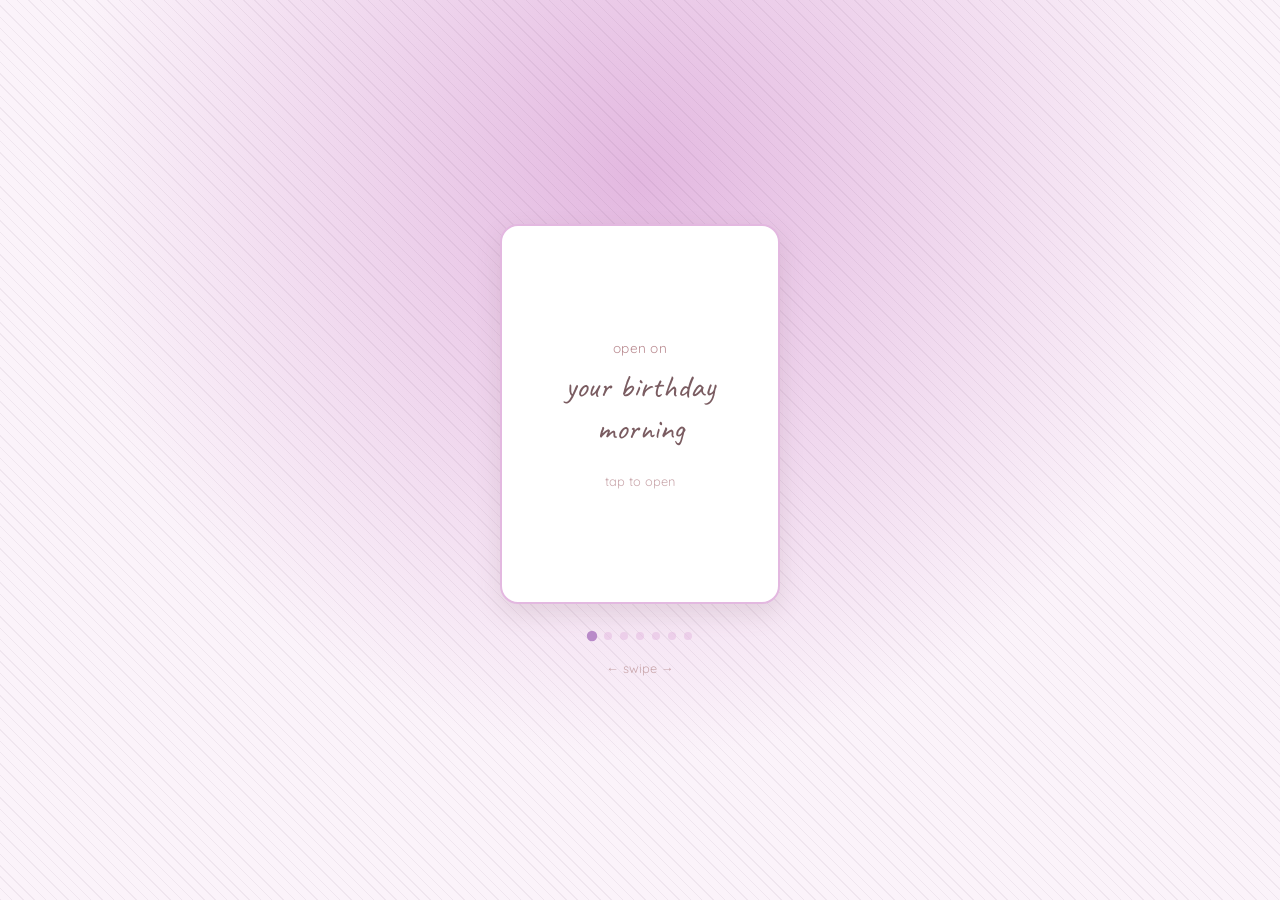
==== hauwa/deck.html @ 99db8079 "initial commit: Birthday site project" ====
<!DOCTYPE html>
<html lang="en">
<head>
  <meta charset="UTF-8" />
  <meta name="viewport" content="width=device-width, initial-scale=1.0" />
  <title>Jeeddarh's Cards</title>
  <link rel="preconnect" href="https://fonts.googleapis.com" />
  <link rel="preconnect" href="https://fonts.gstatic.com" crossorigin />
  <link
    href="https://fonts.googleapis.com/css2?family=Caveat:wght@600;700&family=Quicksand:wght@400;500;600&display=swap"
    rel="stylesheet"
  />
  <link rel="stylesheet" href="style.css" />
  <link rel="stylesheet" href="card.css" />
  <link rel="stylesheet" href="deck.css" />
</head>
<body class="deck-body">

  <div class="deck-wrapper">

    <div class="card-stage" id="cardStage">

      <!-- Card 1 -->
      <div class="card" data-index="0">
        <div class="card-inner">
          <div class="card-face card-front">
            <p class="card-label">open on</p>
            <p class="card-title">your birthday morning</p>
            <p class="tap-hint">tap to open</p>
          </div>
          <div class="card-face card-back">
            <p class="card-message">Happy birthday, Jeeddarh 🎂💛 It's honestly wild to think we only got this close this year — neither of us saw it coming, but I'm so glad it happened 🥹 You mean way more to me than I probably say out loud, and I don't take that for granted. I know you'll read this and say "it's not that deep" 🙄😂 — but just let me have this one today. You are loved. More than you'll ever admit. Happy birthday, Jeeddarh 🎉💕</p>
          </div>
        </div>
      </div>

      <!-- Card 2 -->
      <div class="card" data-index="1">
        <div class="card-inner">
          <div class="card-face card-front">
            <p class="card-label">open when</p>
            <p class="card-title">you're stressed about school</p>
            <p class="tap-hint">tap to open</p>
          </div>
          <div class="card-face card-back">
            <p class="card-message">Hey Jeeddarh 📚 I know school's been a lot lately, and it's easy to let the stress take over. But remember — we don't live life based on feelings. Feelings come and go, but you keep showing up anyway, and that's what actually matters. You're capable of way more than this stress is telling you right now. Breathe, keep going, you've got this 💪</p>
          </div>
        </div>
      </div>

      <!-- Card 3 -->
      <div class="card" data-index="2">
        <div class="card-inner">
          <div class="card-face card-front">
            <p class="card-label">open when</p>
            <p class="card-title">you miss me</p>
            <p class="tap-hint">tap to open</p>
          </div>
          <div class="card-face card-back">
            <p class="card-message">Oh look, you actually tapped this one 👀 Don't lie, I know you miss me — you just have main character energy about denying it 😂 But honestly? I miss you more than I probably show. You've become someone I genuinely can't imagine not having around, and I'm grateful for that every single day. 🤍</p>
          </div>
        </div>
      </div>

      <!-- Card 4 -->
      <div class="card" data-index="3">
        <div class="card-inner">
          <div class="card-face card-front">
            <p class="card-label">open when</p>
            <p class="card-title">you miss home</p>
            <p class="tap-hint">tap to open</p>
          </div>
          <div class="card-face card-back">
            <p class="card-message">Homesickness hits different sometimes, huh? 🏡 I know being away isn't always easy, and some days it feels heavier than others. But home isn't just a place — it's people too, and you've got people who care about you no matter how far you are. Hang in there, you're doing better than you think. 🤍</p>
          </div>
        </div>
      </div>

      <!-- Card 5 -->
      <div class="card" data-index="4">
        <div class="card-inner">
          <div class="card-face card-front">
            <p class="card-label">open when</p>
            <p class="card-title">you need a laugh</p>
            <p class="tap-hint">tap to open</p>
          </div>
          <div class="card-face card-back">
            <p class="card-message">Okay this one's just for vibes 😂 Remember that time we argued over "it's not that deep"? Yeah. Iconic. Anyway — go do something that makes you laugh right now. You deserve to smile today, no reason needed. 🎉</p>
          </div>
        </div>
      </div>

      <!-- Card 6 -->
      <div class="card" data-index="5">
        <div class="card-inner">
          <div class="card-face card-front">
            <p class="card-label">open when</p>
            <p class="card-title">you forget how loved you are</p>
            <p class="tap-hint">tap to open</p>
          </div>
          <div class="card-face card-back">
            <p class="card-message">Hey. Stop whatever you're doing for a second. 🫶 You are loved — especially by me. I see you, I appreciate you, and I'm genuinely better for having you in my life. If today's one of those days you forget that, let this be your reminder. You matter, more than you know.</p>
          </div>
        </div>
      </div>

      <!-- Card 7 -->
      <div class="card" data-index="6">
        <div class="card-inner">
          <div class="card-face card-front">
            <p class="card-label">open when</p>
            <p class="card-title">you want to see something pretty</p>
            <p class="tap-hint">tap to open</p>
          </div>
          <div class="card-face card-back">
            <img src="file_00000000fe0081f48480df15c946a71f.png" alt="Jeeddarh" class="card-photo" />
            <p class="card-message">You. Isn't she pretty 😍 😌✨</p>
          </div>
        </div>
      </div>

    </div>

    <!-- Progress dots -->
    <div class="dots" id="dots">
      <span class="dot active" data-dot="0"></span>
      <span class="dot" data-dot="1"></span>
      <span class="dot" data-dot="2"></span>
      <span class="dot" data-dot="3"></span>
      <span class="dot" data-dot="4"></span>
      <span class="dot" data-dot="5"></span>
      <span class="dot" data-dot="6"></span>
    </div>

    <p class="swipe-hint">← swipe →</p>

  </div>
  <a href="closing.html" class="continue-link" id="continueLink">continue →</a>

  <script src="deck.js"></script>
</body>
</html>
---- hauwa/style.css ----
/* ---- Reset ---- */
* {
  margin: 0;
  padding: 0;
  box-sizing: border-box;
}
:root {
  --color-base: #FBF3FA;
  --color-soft: #E3B8E0;
  --color-deep: #B98AC9;
  --color-text: #5C3D5E;
}

body {
  font-family: 'Quicksand', sans-serif;
  background-color: var(--color-base);
  color: #7A5C61;
  min-height: 100vh;
  display: flex;
  align-items: center;
  justify-content: center;
  overflow-x: hidden;
}

/* ---- Landing screen ---- */
.landing {
  width: 100%;
  max-width: 420px;
  min-height: 100vh;
  display: flex;
  flex-direction: column;
  align-items: center;
  justify-content: center;
  text-align: center;
  padding: 32px 24px;
  background-image: 
  repeating-linear-gradient(
    45deg,
    rgba(92, 61, 94, 0.06) 0px,
    rgba(92, 61, 94, 0.06) 1px,
    transparent 1px,
    transparent 8px
  ),
  radial-gradient(circle at 50% 20%, var(--color-soft) 0%, var(--color-base) 60%);
}

.eyebrow {
  font-size: 0.95rem;
  color: #B98A90;
  margin-bottom: 4px;
}

.name {
  font-family: 'Caveat', cursive;
  font-size: 4.2rem;
  line-height: 1;
  color: var(--color-deep);
  text-shadow: 1px 1px 0px #FFFFFF;
  animation: fadeInUp 0.8s ease-out;
  animation: fadeInUp 0.8s ease-out 0.3s backwards;
}

.subtext {
  margin-top: 18px;
  font-size: 1rem;
  line-height: 1.5;
  color: #7A5C61;
  animation: fadeInUp 0.8s ease-out;
  animation: fadeInUp 0.8s ease-out 0.3s backwards;
}

.begin-btn {
  margin-top: 48px;
  padding: 14px 36px;
  border: none;
  border-radius: 999px;
  background-color: var(--color-deep);
  color: #FFFFFF;
  font-family: 'Quicksand', sans-serif;
  font-weight: 600;
  font-size: 1rem;
  letter-spacing: 0.3px;
  cursor: pointer;
  box-shadow: 0 6px 14px rgba(232, 180, 184, 0.4);
  transition: transform 0.15s ease, box-shadow 0.15s ease;
  display: inline-block;
  animation: fadeInUp 0.8s ease-out 0.3s backwards;
}

.begin-btn:active {
  transform: scale(0.96);
  box-shadow: 0 3px 8px rgba(232, 180, 184, 0.4);
}

.begin-btn:focus-visible {
  outline: 2px solid #7A5C61;
  outline-offset: 3px;
}
@keyframes fadeInUp {
  from {
    opacity: 0;
    transform: translateY(15px);
  }
  to {
    opacity: 1;
    transform: translateY(0);
  }
}
---- hauwa/card.css ----
/* ---- Test page body (only used for isolated testing) ---- */
.test-body {
  display: flex;
  align-items: center;
  justify-content: center;
  min-height: 100vh;
  background-color: var(--color-deep);
}

/* ---- Card component ---- */
.card {
  width: 280px;
  height: 380px;
  perspective: 1200px;
  cursor: pointer;
}

.card-inner {
  position: relative;
  width: 100%;
  height: 100%;
  text-align: center;
  transition: transform 0.6s;
  transform-style: preserve-3d;
}

.card.is-flipped .card-inner {
  transform: rotateY(180deg);
}

.card-face {
  position: absolute;
  width: 100%;
  height: 100%;
  -webkit-backface-visibility: hidden;
  backface-visibility: hidden;
  border-radius: 18px;
  display: flex;
  flex-direction: column;
  align-items: center;
  justify-content: center;
  padding: 28px;
  box-shadow: 0 10px 24px rgba(122, 92, 97, 0.15);
}

.card-front {
  background-color: #FFFFFF;
  border: 2px solid var(--color-soft);
}

.card-back {
  background-color: var(--color-deep);
  color: #FFFFFF;
  transform: rotateY(180deg);
}

.card-label {
  font-size: 0.85rem;
  letter-spacing: 0.3px;
  color: #B98A90;
  margin-bottom: 10px;
}

.card-title {
  font-family: 'Caveat', cursive;
  font-size: 2rem;
  line-height: 1.3;
  color: #7A5C61;
}

.tap-hint {
  margin-top: 24px;
  font-size: 0.8rem;
  color: #C9A6AB;
}

.card-message {
  font-family: 'Quicksand', sans-serif;
  font-size: 1.05rem;
  line-height: 1.6;
}

.card-back:has(.card-photo) {
  padding: 16px;
  gap: 12px;
}

.card-photo {
  width: 100%;
  height: 65%;
  object-fit: cover;
  border-radius: 14px;
  object-position: bottom;
}

/* Respect reduced motion preference */
@media (prefers-reduced-motion: reduce) {
  .card-inner {
    transition: none;
  }
}
---- hauwa/deck.css ----
.deck-body {
  min-height: 100vh;
  display: flex;
  align-items: center;
  justify-content: center;
  background-image: 
  repeating-linear-gradient(
    45deg,
    rgba(92, 61, 94, 0.07) 0px,
    rgba(92, 61, 94, 0.07) 1px,
    transparent 1px,
    transparent 8px
  ),
  radial-gradient(circle at 50% 20%, var(--color-soft) 0%, var(--color-base) 60%);
  overflow: hidden;
}

.deck-wrapper {
  width: 100%;
  max-width: 420px;
  display: flex;
  flex-direction: column;
  align-items: center;
  padding: 24px;
}

/* Stage holds all cards stacked; only the active one shows */
.card-stage {
  position: relative;
  width: 280px;
  height: 380px;
}

.card-stage .card {
  position: absolute;
  top: 0;
  left: 0;
  opacity: 0;
  pointer-events: none;
  transition: opacity 0.3s ease, transform 0.3s ease;
}

.card-stage .card.active {
  opacity: 1;
  pointer-events: auto;
}

.card-stage .card.slide-left {
  transform: translateX(-40px);
}

.card-stage .card.slide-right {
  transform: translateX(40px);
}

/* Progress dots */
.dots {
  display: flex;
  gap: 8px;
  margin-top: 28px;
}

.dot {
  width: 8px;
  height: 8px;
  border-radius: 50%;
  background-color: var(--color-soft);
  opacity: 0.5;
  transition: opacity 0.2s ease, transform 0.2s ease;
}

.dot.active {
  opacity: 1;
  transform: scale(1.3);
  background-color: var(--color-deep);
}

.swipe-hint {
  margin-top: 20px;
  font-size: 0.8rem;
  color: #C9A6AB;
}
.continue-link {
  display: none;
  margin-top: 24px;
  padding: 12px 28px;
  border-radius: 999px;
  background-color: var(--color-deep);
  color: #FFFFFF;
  font-family: 'Quicksand', sans-serif;
  font-weight: 600;
  font-size: 0.95rem;
  text-decoration: none;
  box-shadow: 0 6px 14px rgba(232, 180, 184, 0.4);
}

.continue-link.visible {
  display: inline-block;
}
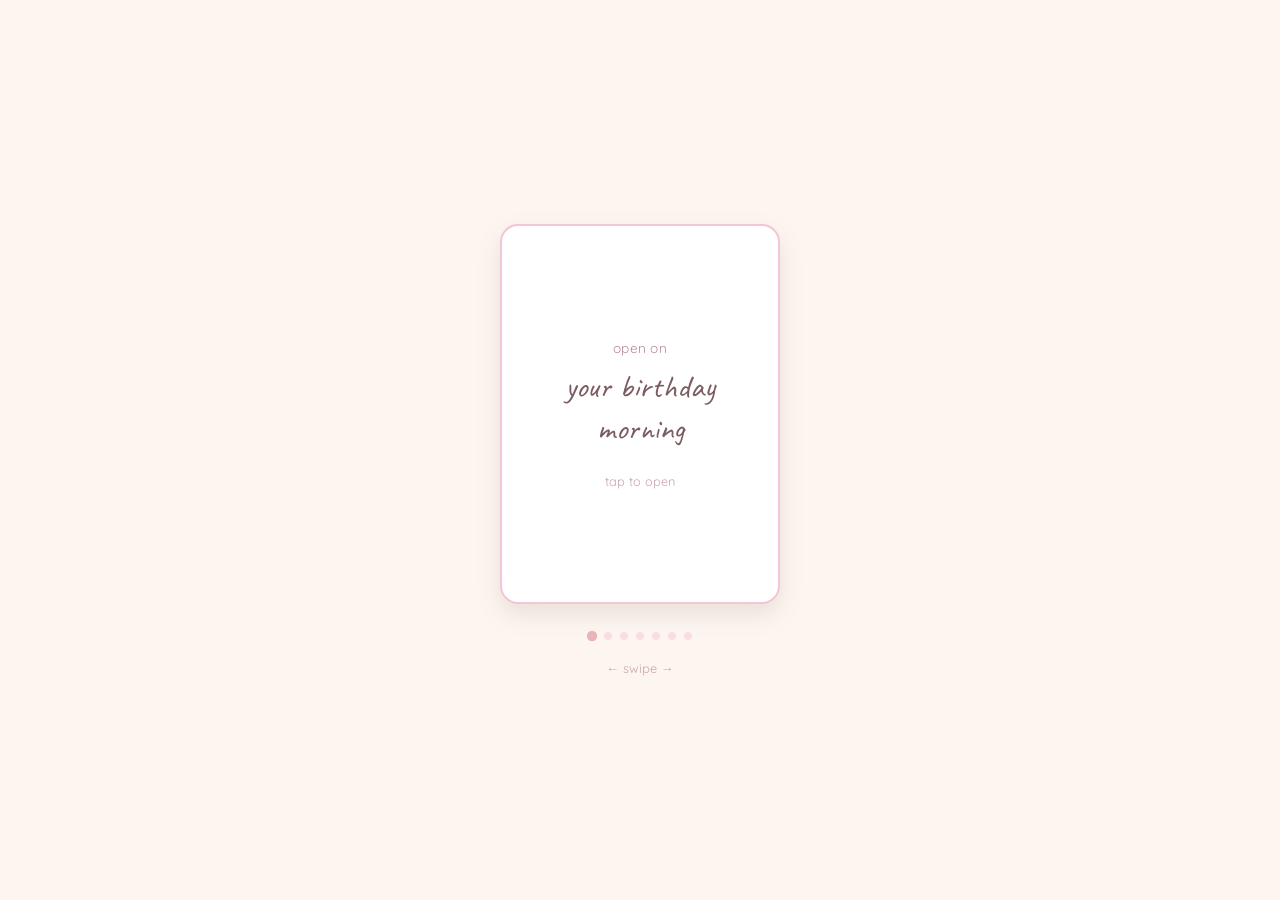
==== commit 478555ca: "Add files via upload" ====
--- a/hauwa/deck.html
+++ b/hauwa/deck.html
@@ -113,8 +113,7 @@
             <p class="tap-hint">tap to open</p>
           </div>
           <div class="card-face card-back">
-            <img src="file_00000000fe0081f48480df15c946a71f.png" alt="Jeeddarh" class="card-photo" />
-            <p class="card-message">You. Isn't she pretty 😍 😌✨</p>
+            <p class="card-message">You. That's it, that's the card. 😌✨<br /><br />(also — go check your gallery, I left something for you there too)</p>
           </div>
         </div>
       </div>
@@ -135,7 +134,6 @@
     <p class="swipe-hint">← swipe →</p>
 
   </div>
-  <a href="closing.html" class="continue-link" id="continueLink">continue →</a>
 
   <script src="deck.js"></script>
 </body>
--- a/hauwa/style.css
+++ b/hauwa/style.css
@@ -4,16 +4,10 @@
   padding: 0;
   box-sizing: border-box;
 }
-:root {
-  --color-base: #FBF3FA;
-  --color-soft: #E3B8E0;
-  --color-deep: #B98AC9;
-  --color-text: #5C3D5E;
-}
 
 body {
   font-family: 'Quicksand', sans-serif;
-  background-color: var(--color-base);
+  background-color: #FDF6F0;
   color: #7A5C61;
   min-height: 100vh;
   display: flex;
@@ -33,15 +27,7 @@
   justify-content: center;
   text-align: center;
   padding: 32px 24px;
-  background-image: 
-  repeating-linear-gradient(
-    45deg,
-    rgba(92, 61, 94, 0.06) 0px,
-    rgba(92, 61, 94, 0.06) 1px,
-    transparent 1px,
-    transparent 8px
-  ),
-  radial-gradient(circle at 50% 20%, var(--color-soft) 0%, var(--color-base) 60%);
+  background: radial-gradient(circle at 50% 20%, #F4C6D3 0%, #FDF6F0 60%);
 }
 
 .eyebrow {
@@ -54,10 +40,8 @@
   font-family: 'Caveat', cursive;
   font-size: 4.2rem;
   line-height: 1;
-  color: var(--color-deep);
+  color: #E8B4B8;
   text-shadow: 1px 1px 0px #FFFFFF;
-  animation: fadeInUp 0.8s ease-out;
-  animation: fadeInUp 0.8s ease-out 0.3s backwards;
 }
 
 .subtext {
@@ -65,8 +49,6 @@
   font-size: 1rem;
   line-height: 1.5;
   color: #7A5C61;
-  animation: fadeInUp 0.8s ease-out;
-  animation: fadeInUp 0.8s ease-out 0.3s backwards;
 }
 
 .begin-btn {
@@ -74,7 +56,7 @@
   padding: 14px 36px;
   border: none;
   border-radius: 999px;
-  background-color: var(--color-deep);
+  background-color: #E8B4B8;
   color: #FFFFFF;
   font-family: 'Quicksand', sans-serif;
   font-weight: 600;
@@ -83,8 +65,6 @@
   cursor: pointer;
   box-shadow: 0 6px 14px rgba(232, 180, 184, 0.4);
   transition: transform 0.15s ease, box-shadow 0.15s ease;
-  display: inline-block;
-  animation: fadeInUp 0.8s ease-out 0.3s backwards;
 }
 
 .begin-btn:active {
@@ -96,13 +76,3 @@
   outline: 2px solid #7A5C61;
   outline-offset: 3px;
 }
-@keyframes fadeInUp {
-  from {
-    opacity: 0;
-    transform: translateY(15px);
-  }
-  to {
-    opacity: 1;
-    transform: translateY(0);
-  }
-}
--- a/hauwa/card.css
+++ b/hauwa/card.css
@@ -4,7 +4,7 @@
   align-items: center;
   justify-content: center;
   min-height: 100vh;
-  background-color: var(--color-deep);
+  background-color: #FDF6F0;
 }
 
 /* ---- Card component ---- */
@@ -45,11 +45,11 @@
 
 .card-front {
   background-color: #FFFFFF;
-  border: 2px solid var(--color-soft);
+  border: 2px solid #F4C6D3;
 }
 
 .card-back {
-  background-color: var(--color-deep);
+  background-color: #E8B4B8;
   color: #FFFFFF;
   transform: rotateY(180deg);
 }
@@ -80,19 +80,6 @@
   line-height: 1.6;
 }
 
-.card-back:has(.card-photo) {
-  padding: 16px;
-  gap: 12px;
-}
-
-.card-photo {
-  width: 100%;
-  height: 65%;
-  object-fit: cover;
-  border-radius: 14px;
-  object-position: bottom;
-}
-
 /* Respect reduced motion preference */
 @media (prefers-reduced-motion: reduce) {
   .card-inner {
--- a/hauwa/deck.css
+++ b/hauwa/deck.css
@@ -3,15 +3,7 @@
   display: flex;
   align-items: center;
   justify-content: center;
-  background-image: 
-  repeating-linear-gradient(
-    45deg,
-    rgba(92, 61, 94, 0.07) 0px,
-    rgba(92, 61, 94, 0.07) 1px,
-    transparent 1px,
-    transparent 8px
-  ),
-  radial-gradient(circle at 50% 20%, var(--color-soft) 0%, var(--color-base) 60%);
+  background-color: #FDF6F0;
   overflow: hidden;
 }
 
@@ -64,7 +56,7 @@
   width: 8px;
   height: 8px;
   border-radius: 50%;
-  background-color: var(--color-soft);
+  background-color: #F4C6D3;
   opacity: 0.5;
   transition: opacity 0.2s ease, transform 0.2s ease;
 }
@@ -72,7 +64,7 @@
 .dot.active {
   opacity: 1;
   transform: scale(1.3);
-  background-color: var(--color-deep);
+  background-color: #E8B4B8;
 }
 
 .swipe-hint {
@@ -80,20 +72,3 @@
   font-size: 0.8rem;
   color: #C9A6AB;
 }
-.continue-link {
-  display: none;
-  margin-top: 24px;
-  padding: 12px 28px;
-  border-radius: 999px;
-  background-color: var(--color-deep);
-  color: #FFFFFF;
-  font-family: 'Quicksand', sans-serif;
-  font-weight: 600;
-  font-size: 0.95rem;
-  text-decoration: none;
-  box-shadow: 0 6px 14px rgba(232, 180, 184, 0.4);
-}
-
-.continue-link.visible {
-  display: inline-block;
-}
